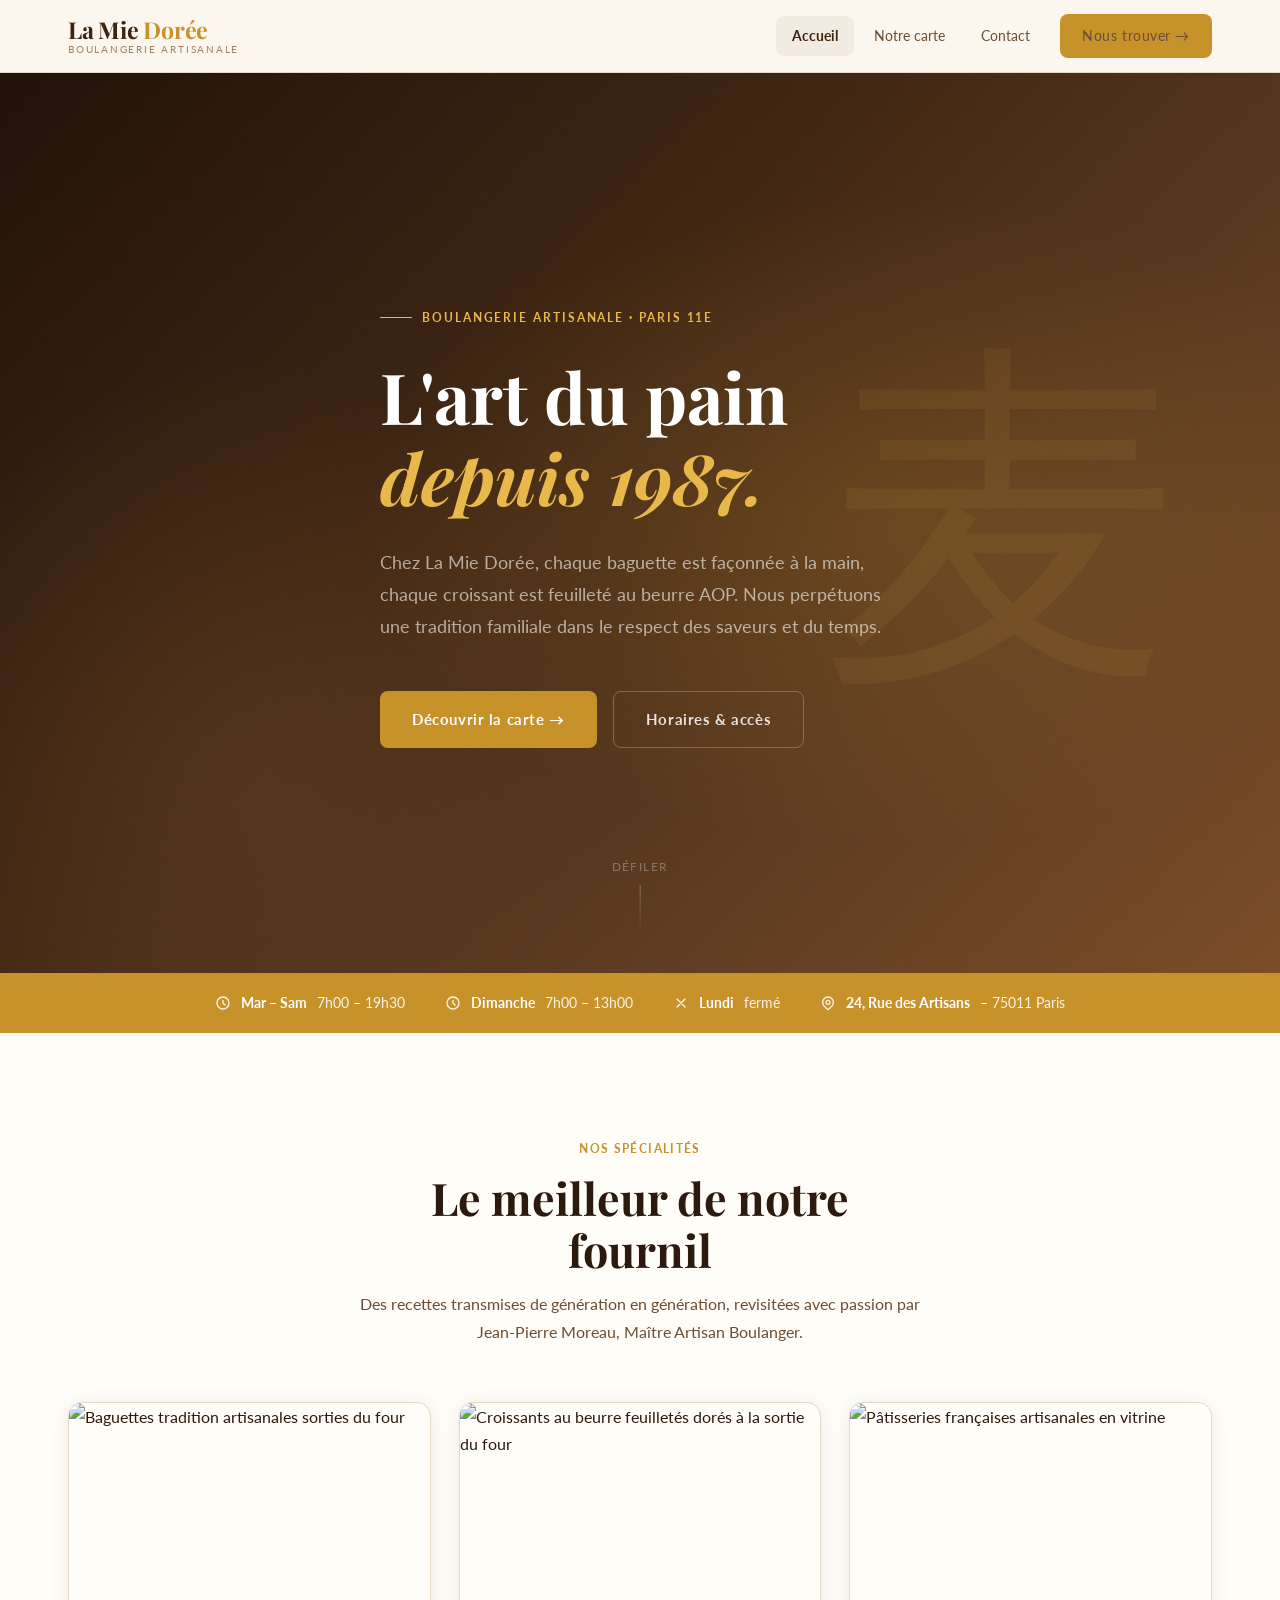
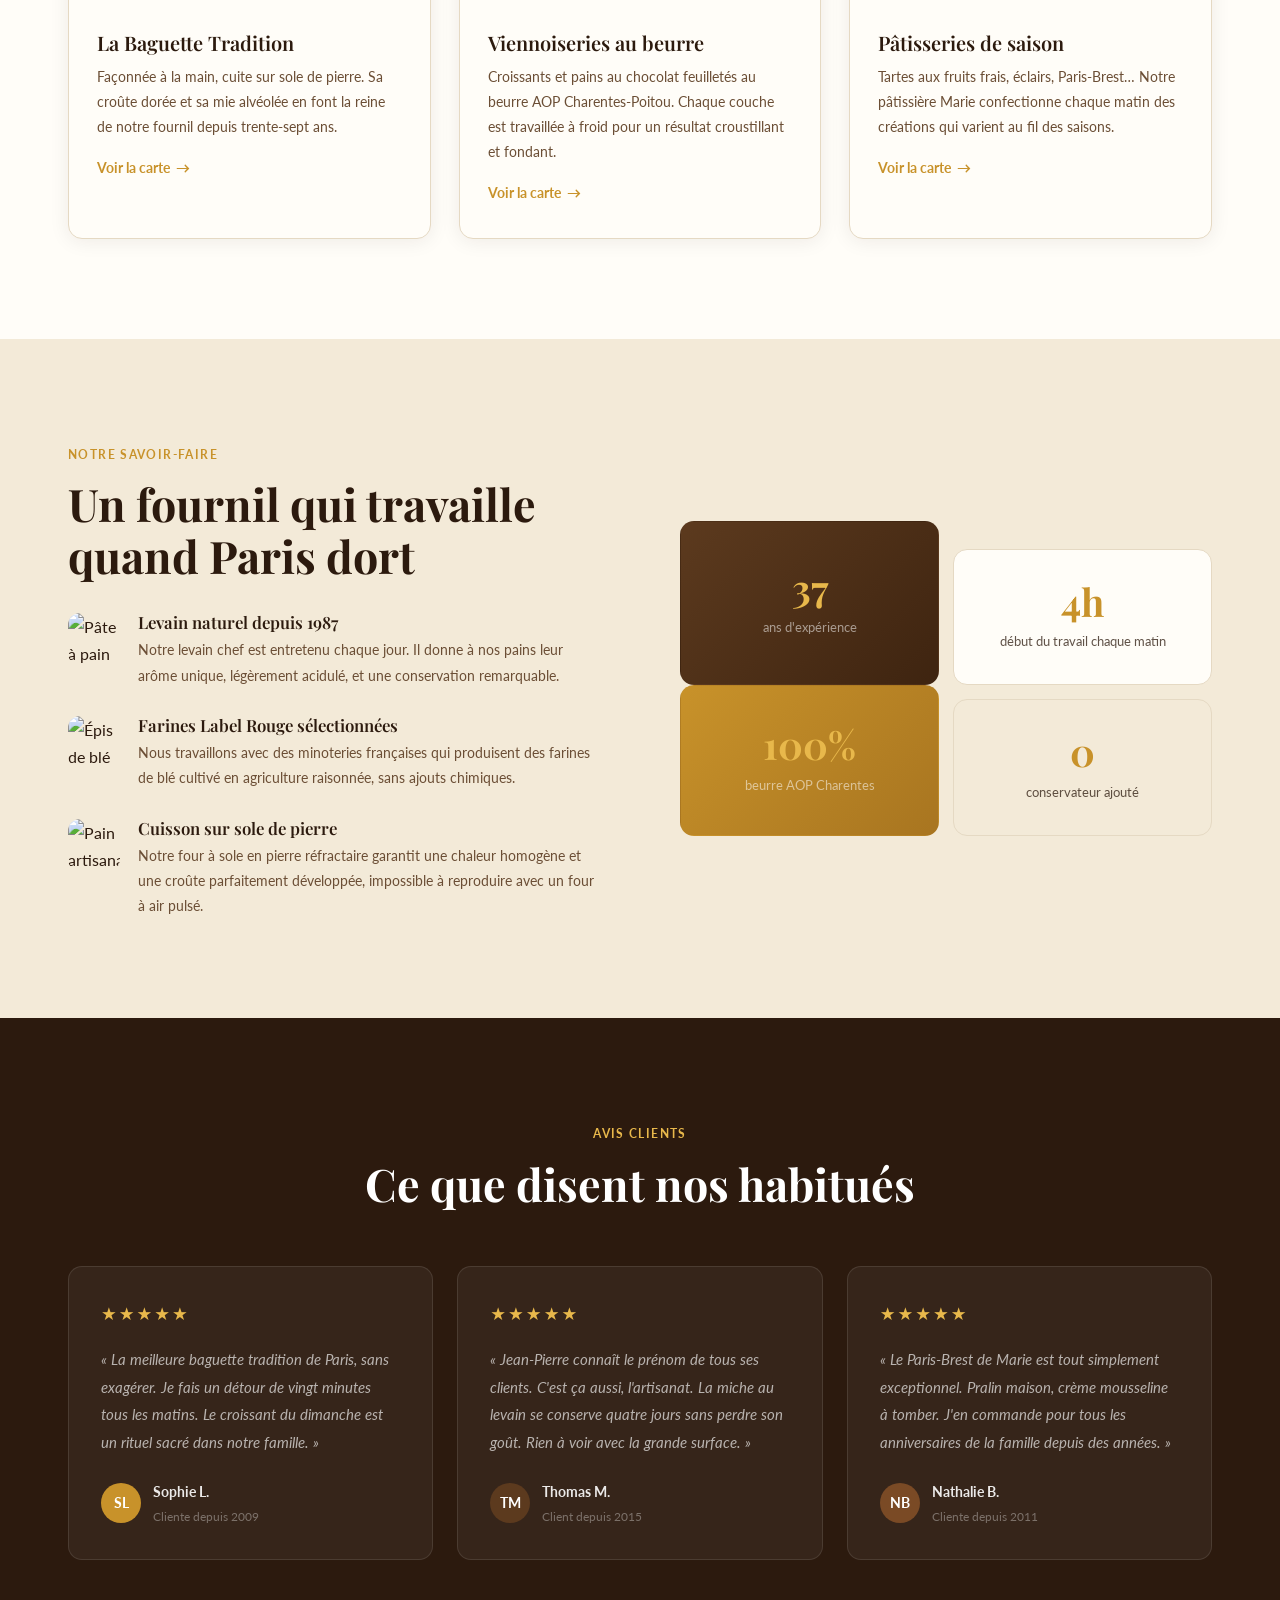
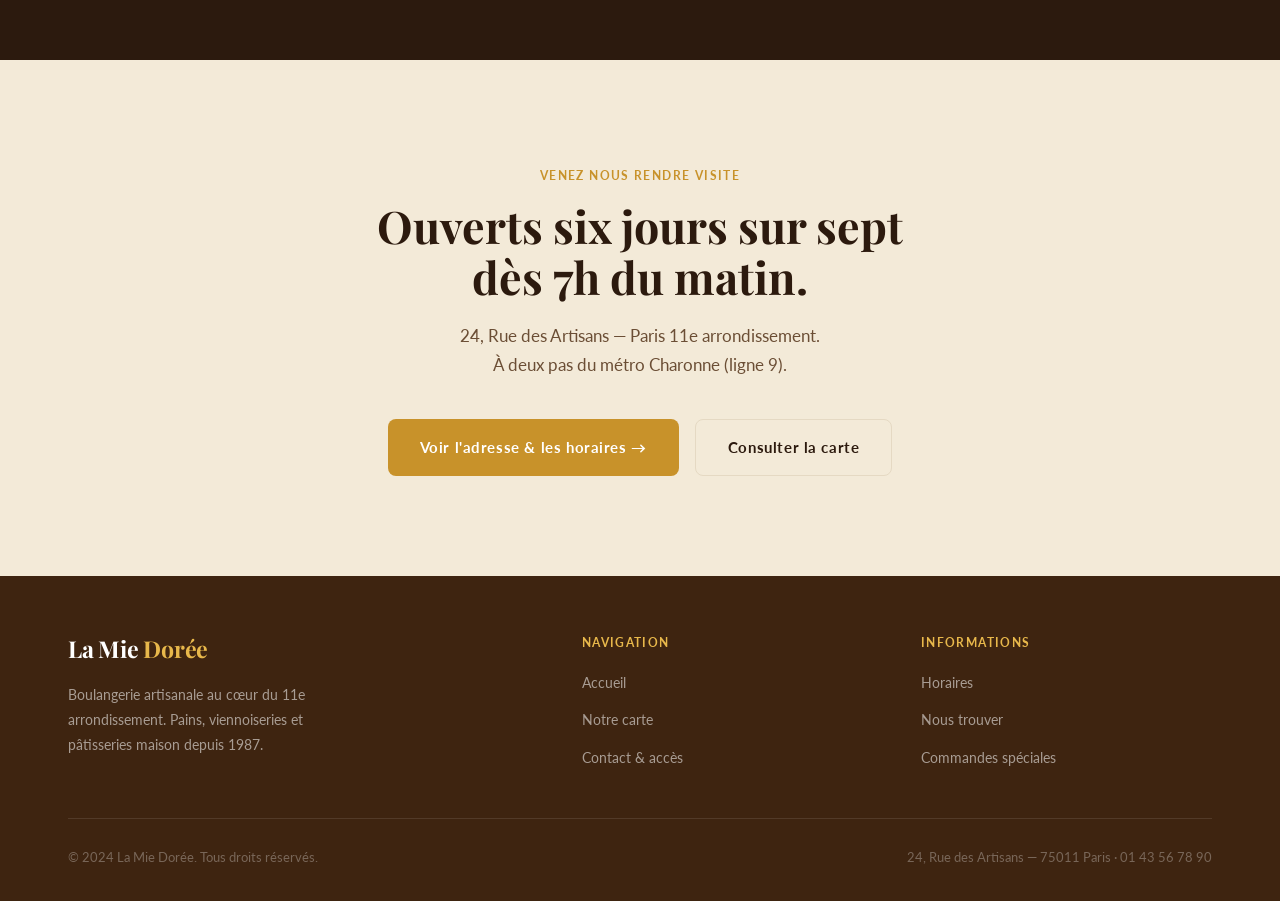
==== index.html @ 8d6b18f6 "Premier commit — La Mie Dorée" ====
<!DOCTYPE html>
<html lang="fr">
<head>
  <meta charset="UTF-8" />
  <meta name="viewport" content="width=device-width, initial-scale=1.0" />
  <title>La Mie Dorée — Boulangerie artisanale à Paris</title>
  <meta name="description" content="Boulangerie artisanale au cœur du 11e arrondissement. Baguettes tradition, viennoiseries au beurre et pâtisseries maison depuis 1987." />
  <link rel="stylesheet" href="style.css" />
  <style>
    /* ── HERO ────────────────────────────────────── */
    .hero {
      position: relative;
      min-height: 100vh;
      display: flex;
      align-items: center;
      overflow: hidden;
      background: var(--brown-dk);
    }

    /* Fond dégradé chaud */
    .hero__bg {
      position: absolute;
      inset: 0;
      background:
        radial-gradient(ellipse 70% 60% at 70% 50%, rgba(200,146,42,0.18) 0%, transparent 60%),
        radial-gradient(ellipse 50% 80% at 20% 80%, rgba(92,58,30,0.6) 0%, transparent 60%),
        linear-gradient(135deg, #1e0f06 0%, #3e2410 40%, #5c3a1e 70%, #7a4a25 100%);
    }

    /* Texture grain */
    .hero__grain {
      position: absolute;
      inset: 0;
      opacity: 0.04;
      background-image: url("data:image/svg+xml,%3Csvg viewBox='0 0 256 256' xmlns='http://www.w3.org/2000/svg'%3E%3Cfilter id='noise'%3E%3CfeTurbulence type='fractalNoise' baseFrequency='0.9' numOctaves='4' stitchTiles='stitch'/%3E%3C/filter%3E%3Crect width='100%25' height='100%25' filter='url(%23noise)' opacity='1'/%3E%3C/svg%3E");
      background-size: 200px 200px;
    }

    /* Motif de blé décoratif */
    .hero__deco {
      position: absolute;
      right: 8%;
      top: 50%;
      transform: translateY(-50%);
      opacity: 0.07;
      font-size: 28vw;
      line-height: 1;
      color: var(--gold);
      user-select: none;
      pointer-events: none;
      font-family: serif;
    }

    .hero__content {
      position: relative;
      z-index: 2;
      max-width: 680px;
    }

    .hero__eyebrow {
      display: inline-flex;
      align-items: center;
      gap: 10px;
      font-size: 0.75rem;
      font-weight: 700;
      letter-spacing: 0.16em;
      text-transform: uppercase;
      color: var(--gold);
      margin-bottom: 28px;
    }
    .hero__eyebrow::before {
      content: '';
      display: block;
      width: 32px;
      height: 1px;
      background: var(--gold);
    }

    .hero__title {
      color: #fff;
      margin-bottom: 28px;
      font-size: clamp(2.8rem, 6vw, 4.4rem);
    }
    .hero__title em {
      font-style: italic;
      color: var(--gold);
    }

    .hero__sub {
      color: rgba(255,255,255,0.6);
      font-size: 1.12rem;
      line-height: 1.8;
      margin-bottom: 48px;
      max-width: 520px;
    }

    .hero__cta {
      display: flex;
      gap: 16px;
      flex-wrap: wrap;
    }

    .hero__scroll {
      position: absolute;
      bottom: 40px;
      left: 50%;
      transform: translateX(-50%);
      display: flex;
      flex-direction: column;
      align-items: center;
      gap: 8px;
      color: rgba(255,255,255,0.3);
      font-size: 0.72rem;
      letter-spacing: 0.12em;
      text-transform: uppercase;
      z-index: 2;
    }
    .hero__scroll::after {
      content: '';
      width: 1px;
      height: 48px;
      background: linear-gradient(to bottom, rgba(255,255,255,0.3), transparent);
      animation: scrollLine 1.8s ease-in-out infinite;
    }
    @keyframes scrollLine {
      0%   { opacity: 1; transform: scaleY(1) translateY(0); }
      100% { opacity: 0; transform: scaleY(0.5) translateY(20px); }
    }

    /* ── SPÉCIALITÉS ────────────────────────────── */
    .spec__grid {
      display: grid;
      grid-template-columns: repeat(3, 1fr);
      gap: 28px;
      margin-top: 56px;
    }

    .spec-card {
      background: var(--cream);
      border-radius: var(--radius);
      overflow: hidden;
      border: 1px solid var(--border);
      box-shadow: var(--shadow);
      transition: box-shadow var(--transition), transform var(--transition);
    }
    .spec-card:hover {
      box-shadow: var(--shadow-lg);
      transform: translateY(-5px);
    }

    .spec-card__visual {
      height: 200px;
      overflow: hidden;
    }
    .spec-card__visual img {
      width: 100%;
      height: 100%;
      object-fit: cover;
      display: block;
      transition: transform 0.55s cubic-bezier(0.22, 1, 0.36, 1);
    }
    .spec-card:hover .spec-card__visual img {
      transform: scale(1.05);
    }

    .spec-card__body { padding: 28px 28px 32px; }
    .spec-card__body h3 { margin-bottom: 10px; font-size: 1.25rem; }
    .spec-card__body p  { font-size: 0.9rem; }
    .spec-card__link {
      display: inline-flex;
      align-items: center;
      gap: 6px;
      margin-top: 18px;
      font-size: 0.85rem;
      font-weight: 700;
      color: var(--accent);
      transition: gap var(--transition);
    }
    .spec-card__link:hover { gap: 10px; }

    /* ── SAVOIR-FAIRE ────────────────────────────── */
    .savoir-grid {
      display: grid;
      grid-template-columns: 1fr 1fr;
      gap: 80px;
      align-items: center;
    }

    .savoir__visual {
      display: grid;
      grid-template-columns: 1fr 1fr;
      gap: 14px;
    }
    .savoir__tile {
      border-radius: var(--radius);
      display: flex;
      flex-direction: column;
      align-items: center;
      justify-content: center;
      padding: 32px 20px;
      gap: 10px;
      text-align: center;
      border: 1px solid var(--border);
    }
    .savoir__tile:nth-child(2) { margin-top: 28px; }
    .savoir__tile:nth-child(3) { margin-top: -14px; }

    .savoir__tile--1 { background: linear-gradient(135deg, #5C3A1E, #3E2410); color: #fff; border-color: transparent; }
    .savoir__tile--2 { background: var(--cream); }
    .savoir__tile--3 { background: linear-gradient(135deg, var(--accent), var(--accent-dk)); color: #fff; border-color: transparent; }
    .savoir__tile--4 { background: var(--bg-alt); }

    .savoir__tile-num {
      font-family: var(--font-title);
      font-size: 2.4rem;
      font-weight: 700;
      line-height: 1;
    }
    .savoir__tile--1 .savoir__tile-num,
    .savoir__tile--3 .savoir__tile-num { color: var(--gold); }
    .savoir__tile--2 .savoir__tile-num,
    .savoir__tile--4 .savoir__tile-num { color: var(--accent); }

    .savoir__tile-label {
      font-size: 0.82rem;
      font-weight: 400;
      opacity: 0.75;
    }
    .savoir__tile--1 .savoir__tile-label,
    .savoir__tile--3 .savoir__tile-label { color: rgba(255,255,255,0.7); }

    .savoir__list {
      display: flex;
      flex-direction: column;
      gap: 28px;
      margin-top: 32px;
    }
    .savoir__item {
      display: flex;
      gap: 18px;
    }
    .savoir__icon {
      width: 52px;
      height: 52px;
      border-radius: 12px;
      overflow: hidden;
      flex-shrink: 0;
    }
    .savoir__icon img {
      width: 100%;
      height: 100%;
      object-fit: cover;
      display: block;
    }
    .savoir__item-text h4 {
      font-family: var(--font-title);
      font-size: 1.05rem;
      font-weight: 600;
      margin-bottom: 5px;
    }
    .savoir__item-text p { font-size: 0.9rem; }

    /* ── AVIS CLIENTS ─────────────────────────────── */
    .avis__grid {
      display: grid;
      grid-template-columns: repeat(3, 1fr);
      gap: 24px;
      margin-top: 56px;
    }
    .avis-card {
      background: rgba(255,255,255,0.05);
      border-radius: var(--radius);
      padding: 32px;
      border: 1px solid rgba(255,255,255,0.1);
    }
    .avis-card__stars {
      color: var(--gold);
      font-size: 1.1rem;
      letter-spacing: 2px;
      margin-bottom: 18px;
    }
    .avis-card__text {
      font-size: 0.95rem;
      font-style: italic;
      line-height: 1.8;
      color: rgba(255,255,255,0.7);
      margin-bottom: 24px;
    }
    .avis-card__author {
      display: flex;
      align-items: center;
      gap: 12px;
    }
    .avis-card__avatar {
      width: 40px;
      height: 40px;
      border-radius: 50%;
      display: flex;
      align-items: center;
      justify-content: center;
      font-weight: 700;
      font-size: 0.85rem;
      color: #fff;
      flex-shrink: 0;
    }
    .avis-card__name {
      font-weight: 700;
      font-size: 0.88rem;
      color: rgba(255,255,255,0.9);
    }
    .avis-card__since {
      font-size: 0.78rem;
      color: rgba(255,255,255,0.35);
      margin-top: 2px;
    }

    /* ── CTA FINAL ────────────────────────────────── */
    .cta-section {
      text-align: center;
      padding: 100px 0;
      background: var(--bg-alt);
    }
    .cta-section h2 { margin-bottom: 18px; }
    .cta-section p  { max-width: 500px; margin: 0 auto 40px; font-size: 1.05rem; }
    .cta-section__btns {
      display: flex;
      gap: 16px;
      justify-content: center;
      flex-wrap: wrap;
    }

    /* ── HORAIRES RAPIDES ──────────────────────────── */
    .horaires-band {
      background: var(--accent);
      padding: 18px 0;
    }
    .horaires-band__inner {
      display: flex;
      align-items: center;
      justify-content: center;
      gap: 40px;
      flex-wrap: wrap;
    }
    .horaires-band__item {
      display: flex;
      align-items: center;
      gap: 10px;
      font-size: 0.88rem;
      font-weight: 400;
      color: rgba(255,255,255,0.9);
    }
    .horaires-band__item strong {
      color: #fff;
      font-weight: 700;
    }

    /* Responsive */
    @media (max-width: 900px) {
      .spec__grid  { grid-template-columns: 1fr; }
      .avis__grid  { grid-template-columns: 1fr; }
      .savoir-grid { grid-template-columns: 1fr; }
      .savoir__visual { display: none; }
    }
    @media (max-width: 640px) {
      .horaires-band__inner { gap: 20px; }
    }
  </style>
</head>
<body>

  <!-- NAV -->
  <nav class="nav">
    <div class="container">
      <div class="nav__inner">
        <a href="index.html" class="nav__logo">
          La Mie <span>Dorée</span>
          <small>Boulangerie artisanale</small>
        </a>
        <div class="nav__links" id="navLinks">
          <a href="index.html" class="active">Accueil</a>
          <a href="menu.html">Notre carte</a>
          <a href="contact.html">Contact</a>
          <a href="nous-trouver.html" class="btn btn--primary">Nous trouver →</a>
        </div>
        <button class="nav__hamburger" id="hamburger" aria-label="Menu" aria-expanded="false">
          <span></span><span></span><span></span>
        </button>
      </div>
      <div class="nav__mobile" id="mobileMenu">
        <a href="index.html">Accueil</a>
        <a href="menu.html">Notre carte</a>
        <a href="contact.html">Contact</a>
        <a href="nous-trouver.html" class="btn btn--primary">Nous trouver →</a>
      </div>
    </div>
  </nav>

  <!-- HERO -->
  <section class="hero">
    <div class="hero__bg"></div>
    <div class="hero__grain"></div>
    <div class="hero__deco">麦</div>
    <div class="container">
      <div class="hero__content fade-up">
        <div class="hero__eyebrow">Boulangerie artisanale · Paris 11e</div>
        <h1 class="hero__title">L'art du pain<br><em>depuis 1987.</em></h1>
        <p class="hero__sub">
          Chez La Mie Dorée, chaque baguette est façonnée à la main, chaque croissant est feuilleté au beurre AOP.
          Nous perpétuons une tradition familiale dans le respect des saveurs et du temps.
        </p>
        <div class="hero__cta">
          <a href="menu.html" class="btn btn--primary">Découvrir la carte →</a>
          <a href="contact.html" class="btn btn--ghost-light">Horaires & accès</a>
        </div>
      </div>
    </div>
    <div class="hero__scroll">Défiler</div>
  </section>

  <!-- BANDEAU HORAIRES -->
  <div class="horaires-band">
    <div class="container">
      <div class="horaires-band__inner">
        <div class="horaires-band__item">
          <svg width="16" height="16" fill="none" stroke="currentColor" viewBox="0 0 24 24"><path stroke-linecap="round" stroke-linejoin="round" stroke-width="2" d="M12 8v4l3 3m6-3a9 9 0 11-18 0 9 9 0 0118 0z"/></svg>
          <strong>Mar – Sam</strong> 7h00 – 19h30
        </div>
        <div class="horaires-band__item">
          <svg width="16" height="16" fill="none" stroke="currentColor" viewBox="0 0 24 24"><path stroke-linecap="round" stroke-linejoin="round" stroke-width="2" d="M12 8v4l3 3m6-3a9 9 0 11-18 0 9 9 0 0118 0z"/></svg>
          <strong>Dimanche</strong> 7h00 – 13h00
        </div>
        <div class="horaires-band__item">
          <svg width="16" height="16" fill="none" stroke="currentColor" viewBox="0 0 24 24"><path stroke-linecap="round" stroke-linejoin="round" stroke-width="2" d="M6 18L18 6M6 6l12 12"/></svg>
          <strong>Lundi</strong> fermé
        </div>
        <div class="horaires-band__item">
          <svg width="16" height="16" fill="none" stroke="currentColor" viewBox="0 0 24 24"><path stroke-linecap="round" stroke-linejoin="round" stroke-width="2" d="M17.657 16.657L13.414 20.9a1.998 1.998 0 01-2.827 0l-4.244-4.243a8 8 0 1111.314 0z"/><path stroke-linecap="round" stroke-linejoin="round" stroke-width="2" d="M15 11a3 3 0 11-6 0 3 3 0 016 0z"/></svg>
          <strong>24, Rue des Artisans</strong> – 75011 Paris
        </div>
      </div>
    </div>
  </div>

  <!-- SPÉCIALITÉS -->
  <section class="section section--cream">
    <div class="container">
      <div class="fade-up" style="text-align:center;max-width:560px;margin:0 auto">
        <span class="tag">Nos spécialités</span>
        <h2>Le meilleur de notre fournil</h2>
        <p style="margin-top:14px">Des recettes transmises de génération en génération, revisitées avec passion par Jean-Pierre Moreau, Maître Artisan Boulanger.</p>
      </div>
      <div class="spec__grid">
        <div class="spec-card fade-up fade-up--delay-1">
          <div class="spec-card__visual">
            <img src="https://images.unsplash.com/photo-1603431777007-61e7f0ab1ccb?w=800&q=80" alt="Baguettes tradition artisanales sorties du four" />
          </div>
          <div class="spec-card__body">
            <h3>La Baguette Tradition</h3>
            <p>Façonnée à la main, cuite sur sole de pierre. Sa croûte dorée et sa mie alvéolée en font la reine de notre fournil depuis trente-sept ans.</p>
            <a href="menu.html" class="spec-card__link">Voir la carte <span>→</span></a>
          </div>
        </div>
        <div class="spec-card fade-up fade-up--delay-2">
          <div class="spec-card__visual">
            <img src="https://images.unsplash.com/photo-1555507036-ab1f4038808a?w=800&q=80" alt="Croissants au beurre feuilletés dorés à la sortie du four" />
          </div>
          <div class="spec-card__body">
            <h3>Viennoiseries au beurre</h3>
            <p>Croissants et pains au chocolat feuilletés au beurre AOP Charentes-Poitou. Chaque couche est travaillée à froid pour un résultat croustillant et fondant.</p>
            <a href="menu.html" class="spec-card__link">Voir la carte <span>→</span></a>
          </div>
        </div>
        <div class="spec-card fade-up fade-up--delay-3">
          <div class="spec-card__visual">
            <img src="https://images.unsplash.com/photo-1551024506-0bccd828d307?w=800&q=80" alt="Pâtisseries françaises artisanales en vitrine" />
          </div>
          <div class="spec-card__body">
            <h3>Pâtisseries de saison</h3>
            <p>Tartes aux fruits frais, éclairs, Paris-Brest… Notre pâtissière Marie confectionne chaque matin des créations qui varient au fil des saisons.</p>
            <a href="menu.html" class="spec-card__link">Voir la carte <span>→</span></a>
          </div>
        </div>
      </div>
    </div>
  </section>

  <!-- SAVOIR-FAIRE -->
  <section class="section section--alt">
    <div class="container">
      <div class="savoir-grid">
        <div class="slide-left">
          <span class="tag">Notre savoir-faire</span>
          <h2>Un fournil qui travaille<br>quand Paris dort</h2>
          <div class="savoir__list">
            <div class="savoir__item">
              <div class="savoir__icon"><img src="https://images.unsplash.com/photo-1586444248902-2f64eddc13df?w=100&q=80" alt="Pâte à pain au levain naturel" /></div>
              <div class="savoir__item-text">
                <h4>Levain naturel depuis 1987</h4>
                <p>Notre levain chef est entretenu chaque jour. Il donne à nos pains leur arôme unique, légèrement acidulé, et une conservation remarquable.</p>
              </div>
            </div>
            <div class="savoir__item">
              <div class="savoir__icon"><img src="https://images.unsplash.com/photo-1574323347407-f5e1ad6d020b?w=100&q=80" alt="Épis de blé pour farine Label Rouge" /></div>
              <div class="savoir__item-text">
                <h4>Farines Label Rouge sélectionnées</h4>
                <p>Nous travaillons avec des minoteries françaises qui produisent des farines de blé cultivé en agriculture raisonnée, sans ajouts chimiques.</p>
              </div>
            </div>
            <div class="savoir__item">
              <div class="savoir__icon"><img src="https://images.unsplash.com/photo-1558618666-fcd25c85cd64?w=100&q=80" alt="Pain artisanal en cuisson dans le four à sole" /></div>
              <div class="savoir__item-text">
                <h4>Cuisson sur sole de pierre</h4>
                <p>Notre four à sole en pierre réfractaire garantit une chaleur homogène et une croûte parfaitement développée, impossible à reproduire avec un four à air pulsé.</p>
              </div>
            </div>
          </div>
        </div>
        <div class="savoir__visual slide-right">
          <div class="savoir__tile savoir__tile--1">
            <div class="savoir__tile-num">37</div>
            <div class="savoir__tile-label">ans d'expérience</div>
          </div>
          <div class="savoir__tile savoir__tile--2">
            <div class="savoir__tile-num">4h</div>
            <div class="savoir__tile-label">début du travail chaque matin</div>
          </div>
          <div class="savoir__tile savoir__tile--3">
            <div class="savoir__tile-num">100%</div>
            <div class="savoir__tile-label">beurre AOP Charentes</div>
          </div>
          <div class="savoir__tile savoir__tile--4">
            <div class="savoir__tile-num">0</div>
            <div class="savoir__tile-label">conservateur ajouté</div>
          </div>
        </div>
      </div>
    </div>
  </section>

  <!-- AVIS CLIENTS -->
  <section class="section section--dark">
    <div class="container">
      <div class="fade-up" style="text-align:center">
        <span class="tag">Avis clients</span>
        <h2>Ce que disent nos habitués</h2>
      </div>
      <div class="avis__grid">
        <div class="avis-card fade-up fade-up--delay-1">
          <div class="avis-card__stars">★★★★★</div>
          <p class="avis-card__text">« La meilleure baguette tradition de Paris, sans exagérer. Je fais un détour de vingt minutes tous les matins. Le croissant du dimanche est un rituel sacré dans notre famille. »</p>
          <div class="avis-card__author">
            <div class="avis-card__avatar" style="background:var(--accent)">SL</div>
            <div>
              <div class="avis-card__name">Sophie L.</div>
              <div class="avis-card__since">Cliente depuis 2009</div>
            </div>
          </div>
        </div>
        <div class="avis-card fade-up fade-up--delay-2">
          <div class="avis-card__stars">★★★★★</div>
          <p class="avis-card__text">« Jean-Pierre connaît le prénom de tous ses clients. C'est ça aussi, l'artisanat. La miche au levain se conserve quatre jours sans perdre son goût. Rien à voir avec la grande surface. »</p>
          <div class="avis-card__author">
            <div class="avis-card__avatar" style="background:var(--brown)">TM</div>
            <div>
              <div class="avis-card__name">Thomas M.</div>
              <div class="avis-card__since">Client depuis 2015</div>
            </div>
          </div>
        </div>
        <div class="avis-card fade-up fade-up--delay-3">
          <div class="avis-card__stars">★★★★★</div>
          <p class="avis-card__text">« Le Paris-Brest de Marie est tout simplement exceptionnel. Pralin maison, crème mousseline à tomber. J'en commande pour tous les anniversaires de la famille depuis des années. »</p>
          <div class="avis-card__author">
            <div class="avis-card__avatar" style="background:#7A4A25">NB</div>
            <div>
              <div class="avis-card__name">Nathalie B.</div>
              <div class="avis-card__since">Cliente depuis 2011</div>
            </div>
          </div>
        </div>
      </div>
    </div>
  </section>

  <!-- CTA FINAL -->
  <section class="cta-section fade-up">
    <div class="container">
      <span class="tag">Venez nous rendre visite</span>
      <h2>Ouverts six jours sur sept<br>dès 7h du matin.</h2>
      <p>24, Rue des Artisans — Paris 11e arrondissement.<br>À deux pas du métro Charonne (ligne 9).</p>
      <div class="cta-section__btns">
        <a href="contact.html" class="btn btn--primary">Voir l'adresse & les horaires →</a>
        <a href="menu.html" class="btn btn--ghost">Consulter la carte</a>
      </div>
    </div>
  </section>

  <!-- FOOTER -->
  <footer class="footer">
    <div class="container">
      <div class="footer__inner">
        <div class="footer__brand">
          <a href="index.html" class="nav__logo">La Mie <span>Dorée</span></a>
          <p>Boulangerie artisanale au cœur du 11e arrondissement. Pains, viennoiseries et pâtisseries maison depuis 1987.</p>
        </div>
        <div class="footer__col">
          <h4>Navigation</h4>
          <ul>
            <li><a href="index.html">Accueil</a></li>
            <li><a href="menu.html">Notre carte</a></li>
            <li><a href="contact.html">Contact & accès</a></li>
          </ul>
        </div>
        <div class="footer__col">
          <h4>Informations</h4>
          <ul>
            <li><a href="contact.html">Horaires</a></li>
            <li><a href="contact.html">Nous trouver</a></li>
            <li><a href="contact.html">Commandes spéciales</a></li>
          </ul>
        </div>
      </div>
      <div class="footer__bottom">
        <span>© 2024 La Mie Dorée. Tous droits réservés.</span>
        <span>24, Rue des Artisans — 75011 Paris · 01 43 56 78 90</span>
      </div>
    </div>
  </footer>

  <script src="script.js"></script>
</body>
</html>
---- style.css ----
/* =========================================
   LA MIE DORÉE — Feuille de style commune
   ========================================= */

@import url('https://fonts.googleapis.com/css2?family=Playfair+Display:ital,wght@0,400;0,600;0,700;1,400&family=Lato:wght@300;400;700&display=swap');

/* --- Variables --- */
:root {
  --bg:        #FBF7EE;
  --bg-alt:    #F3EAD8;
  --bg-dark:   #2C1A0E;
  --cream:     #FFFDF8;
  --accent:    #C8922A;
  --accent-dk: #A87520;
  --gold:      #E8B84B;
  --brown:     #5C3A1E;
  --brown-dk:  #3E2410;
  --text:      #2C1A0E;
  --text-2:    #6B4E35;
  --text-3:    #A08060;
  --border:    #E5D9C3;
  --shadow:    0 2px 20px rgba(44,26,14,0.08);
  --shadow-lg: 0 8px 48px rgba(44,26,14,0.14);
  --radius:    14px;
  --radius-sm: 8px;
  --font-title: 'Playfair Display', Georgia, serif;
  --font-body:  'Lato', system-ui, sans-serif;
  --max-w:     1200px;
  --transition: 0.24s ease;
}

/* --- Reset --- */
*, *::before, *::after { box-sizing: border-box; margin: 0; padding: 0; }
html { scroll-behavior: smooth; }
body {
  font-family: var(--font-body);
  background: var(--bg);
  color: var(--text);
  line-height: 1.7;
  -webkit-font-smoothing: antialiased;
}
img { max-width: 100%; display: block; }
a { color: inherit; text-decoration: none; }
ul { list-style: none; }
button { cursor: pointer; font-family: var(--font-body); }

/* --- Utilitaires --- */
.container {
  max-width: var(--max-w);
  margin: 0 auto;
  padding: 0 28px;
}
.section      { padding: 100px 0; }
.section--sm  { padding: 68px 0; }
.section--alt { background: var(--bg-alt); }
.section--dark {
  background: var(--bg-dark);
  color: #fff;
}
.section--cream { background: var(--cream); }

.tag {
  display: inline-block;
  font-size: 0.72rem;
  font-weight: 700;
  letter-spacing: 0.12em;
  text-transform: uppercase;
  color: var(--accent);
  margin-bottom: 14px;
}
.section--dark .tag { color: var(--gold); }

/* --- Typographie --- */
h1, h2, h3, h4 {
  font-family: var(--font-title);
  line-height: 1.15;
  color: var(--text);
}
h1 { font-size: clamp(2.6rem, 5.5vw, 4rem); font-weight: 700; }
h2 { font-size: clamp(1.9rem, 3.5vw, 2.8rem); font-weight: 700; }
h3 { font-size: 1.3rem; font-weight: 600; }
p  { color: var(--text-2); line-height: 1.75; }

.section--dark h1,
.section--dark h2,
.section--dark h3,
.section--dark h4 { color: #fff; }
.section--dark p   { color: rgba(255,255,255,0.65); }

/* --- Séparateur doré --- */
.divider {
  display: flex;
  align-items: center;
  gap: 16px;
  margin: 20px 0;
}
.divider::before,
.divider::after {
  content: '';
  flex: 1;
  height: 1px;
  background: var(--gold);
  opacity: 0.4;
}
.divider span {
  color: var(--gold);
  font-size: 1.1rem;
}

/* --- Boutons --- */
.btn {
  display: inline-flex;
  align-items: center;
  gap: 8px;
  padding: 15px 32px;
  border-radius: var(--radius-sm);
  font-size: 0.92rem;
  font-weight: 700;
  letter-spacing: 0.04em;
  border: none;
  transition: var(--transition);
  white-space: nowrap;
}
.btn--primary {
  background: var(--accent);
  color: #fff;
}
.btn--primary:hover {
  background: var(--accent-dk);
  transform: translateY(-2px);
  box-shadow: 0 8px 24px rgba(200,146,42,0.35);
}
.btn--ghost {
  background: transparent;
  color: var(--text);
  border: 1.5px solid var(--border);
}
.btn--ghost:hover {
  border-color: var(--accent);
  color: var(--accent);
}
.btn--ghost-light {
  background: transparent;
  color: rgba(255,255,255,0.85);
  border: 1.5px solid rgba(255,255,255,0.25);
}
.btn--ghost-light:hover {
  border-color: var(--gold);
  color: var(--gold);
}

/* =============================================
   NAVIGATION
   ============================================= */
.nav {
  position: sticky;
  top: 0;
  z-index: 100;
  background: rgba(251,247,238,0.96);
  backdrop-filter: blur(14px);
  border-bottom: 1px solid var(--border);
}
.nav__inner {
  display: flex;
  align-items: center;
  justify-content: space-between;
  height: 72px;
}
.nav__logo {
  font-family: var(--font-title);
  font-size: 1.45rem;
  font-weight: 700;
  color: var(--brown-dk);
  letter-spacing: -0.01em;
  line-height: 1.1;
}
.nav__logo span { color: var(--accent); }
.nav__logo small {
  display: block;
  font-family: var(--font-body);
  font-size: 0.62rem;
  font-weight: 400;
  letter-spacing: 0.18em;
  text-transform: uppercase;
  color: var(--text-3);
  margin-top: 1px;
}

.nav__links {
  display: flex;
  align-items: center;
  gap: 4px;
}
.nav__links a {
  padding: 8px 16px;
  border-radius: var(--radius-sm);
  font-size: 0.9rem;
  font-weight: 400;
  color: var(--text-2);
  transition: var(--transition);
}
.nav__links a:hover,
.nav__links a.active {
  color: var(--brown-dk);
  background: rgba(92,58,30,0.06);
}
.nav__links a.active {
  font-weight: 700;
}
.nav__links .btn--primary {
  padding: 10px 22px;
  font-size: 0.86rem;
  margin-left: 10px;
}

/* Hamburger */
.nav__hamburger {
  display: none;
  flex-direction: column;
  justify-content: center;
  gap: 5px;
  width: 36px;
  height: 36px;
  background: none;
  border: none;
  padding: 4px;
}
.nav__hamburger span {
  display: block;
  height: 2px;
  background: var(--brown-dk);
  border-radius: 2px;
  transition: var(--transition);
}
.nav__hamburger.open span:nth-child(1) { transform: translateY(7px) rotate(45deg); }
.nav__hamburger.open span:nth-child(2) { opacity: 0; }
.nav__hamburger.open span:nth-child(3) { transform: translateY(-7px) rotate(-45deg); }

/* Mobile menu */
.nav__mobile {
  display: none;
  flex-direction: column;
  gap: 4px;
  padding: 16px 24px 28px;
  border-top: 1px solid var(--border);
  background: var(--cream);
}
.nav__mobile a {
  padding: 13px 16px;
  border-radius: var(--radius-sm);
  font-weight: 400;
  color: var(--text-2);
  font-size: 1rem;
  transition: var(--transition);
}
.nav__mobile a:hover { background: rgba(92,58,30,0.05); color: var(--text); }
.nav__mobile .btn--primary {
  text-align: center;
  justify-content: center;
  margin-top: 8px;
}
.nav__mobile.open { display: flex; }

/* =============================================
   PAGE HERO (pages internes)
   ============================================= */
.page-hero {
  padding: 80px 0 64px;
  text-align: center;
  background: var(--bg-alt);
  border-bottom: 1px solid var(--border);
}
.page-hero p {
  max-width: 560px;
  margin: 18px auto 0;
  font-size: 1.1rem;
}

/* =============================================
   FOOTER
   ============================================= */
.footer {
  background: var(--brown-dk);
  color: rgba(255,255,255,0.8);
  padding: 60px 0 32px;
}
.footer__inner {
  display: grid;
  grid-template-columns: 1.6fr 1fr 1fr;
  gap: 48px;
  padding-bottom: 48px;
  border-bottom: 1px solid rgba(255,255,255,0.1);
}
.footer__brand .nav__logo { color: #fff; }
.footer__brand .nav__logo span { color: var(--gold); }
.footer__brand p {
  color: rgba(255,255,255,0.55);
  font-size: 0.9rem;
  margin-top: 16px;
  max-width: 280px;
  line-height: 1.75;
}
.footer__col h4 {
  font-family: var(--font-body);
  font-size: 0.72rem;
  font-weight: 700;
  letter-spacing: 0.12em;
  text-transform: uppercase;
  color: var(--gold);
  margin-bottom: 18px;
}
.footer__col ul li + li { margin-top: 10px; }
.footer__col ul a {
  font-size: 0.9rem;
  color: rgba(255,255,255,0.55);
  transition: var(--transition);
}
.footer__col ul a:hover { color: var(--gold); }
.footer__bottom {
  display: flex;
  align-items: center;
  justify-content: space-between;
  padding-top: 28px;
  font-size: 0.8rem;
  color: rgba(255,255,255,0.3);
}

/* =============================================
   ANIMATIONS SCROLL
   ============================================= */
.fade-up {
  opacity: 0;
  transform: translateY(32px);
  transition: opacity 0.65s cubic-bezier(0.22, 1, 0.36, 1),
              transform 0.65s cubic-bezier(0.22, 1, 0.36, 1);
}
.fade-up.visible { opacity: 1; transform: translateY(0); }
.fade-up--delay-1 { transition-delay: 0.1s; }
.fade-up--delay-2 { transition-delay: 0.2s; }
.fade-up--delay-3 { transition-delay: 0.3s; }
.fade-up--delay-4 { transition-delay: 0.4s; }

.slide-left {
  opacity: 0;
  transform: translateX(-48px);
  transition: opacity 0.7s cubic-bezier(0.22, 1, 0.36, 1),
              transform 0.7s cubic-bezier(0.22, 1, 0.36, 1);
}
.slide-right {
  opacity: 0;
  transform: translateX(48px);
  transition: opacity 0.7s cubic-bezier(0.22, 1, 0.36, 1),
              transform 0.7s cubic-bezier(0.22, 1, 0.36, 1);
  transition-delay: 0.15s;
}
.slide-left.visible,
.slide-right.visible { opacity: 1; transform: translateX(0); }

/* =============================================
   CARDS GÉNÉRIQUES
   ============================================= */
.card {
  background: var(--cream);
  border-radius: var(--radius);
  padding: 36px;
  border: 1px solid var(--border);
  transition: box-shadow var(--transition), transform var(--transition);
}
.card:hover {
  box-shadow: var(--shadow-lg);
  transform: translateY(-4px);
}

/* =============================================
   FAQ ACCORDÉON
   ============================================= */
.faq__list {
  max-width: 720px;
  margin: 56px auto 0;
}
.faq__item {
  border-bottom: 1px solid var(--border);
}
.faq__question {
  display: flex;
  align-items: center;
  justify-content: space-between;
  gap: 16px;
  padding: 22px 0;
  cursor: pointer;
  font-weight: 700;
  font-size: 0.98rem;
  color: var(--text);
  background: none;
  border: none;
  width: 100%;
  text-align: left;
  transition: color var(--transition);
  font-family: var(--font-title);
}
.faq__question:hover { color: var(--accent); }
.faq__chevron { flex-shrink: 0; transition: transform 0.28s ease; }
.faq__item.open .faq__chevron { transform: rotate(180deg); }
.faq__answer {
  overflow: hidden;
  max-height: 0;
  transition: max-height 0.38s ease;
}
.faq__item.open .faq__answer { max-height: 300px; }
.faq__answer p {
  padding-bottom: 22px;
  font-size: 0.92rem;
  line-height: 1.8;
}

/* =============================================
   RESPONSIVE
   ============================================= */
@media (max-width: 960px) {
  .footer__inner { grid-template-columns: 1fr 1fr; }
  .footer__brand { grid-column: 1 / -1; }
}

@media (max-width: 640px) {
  .section { padding: 72px 0; }
  .nav__links { display: none; }
  .nav__hamburger { display: flex; }
  .footer__inner {
    grid-template-columns: 1fr;
    gap: 36px;
  }
  .footer__bottom {
    flex-direction: column;
    gap: 8px;
    text-align: center;
  }
}
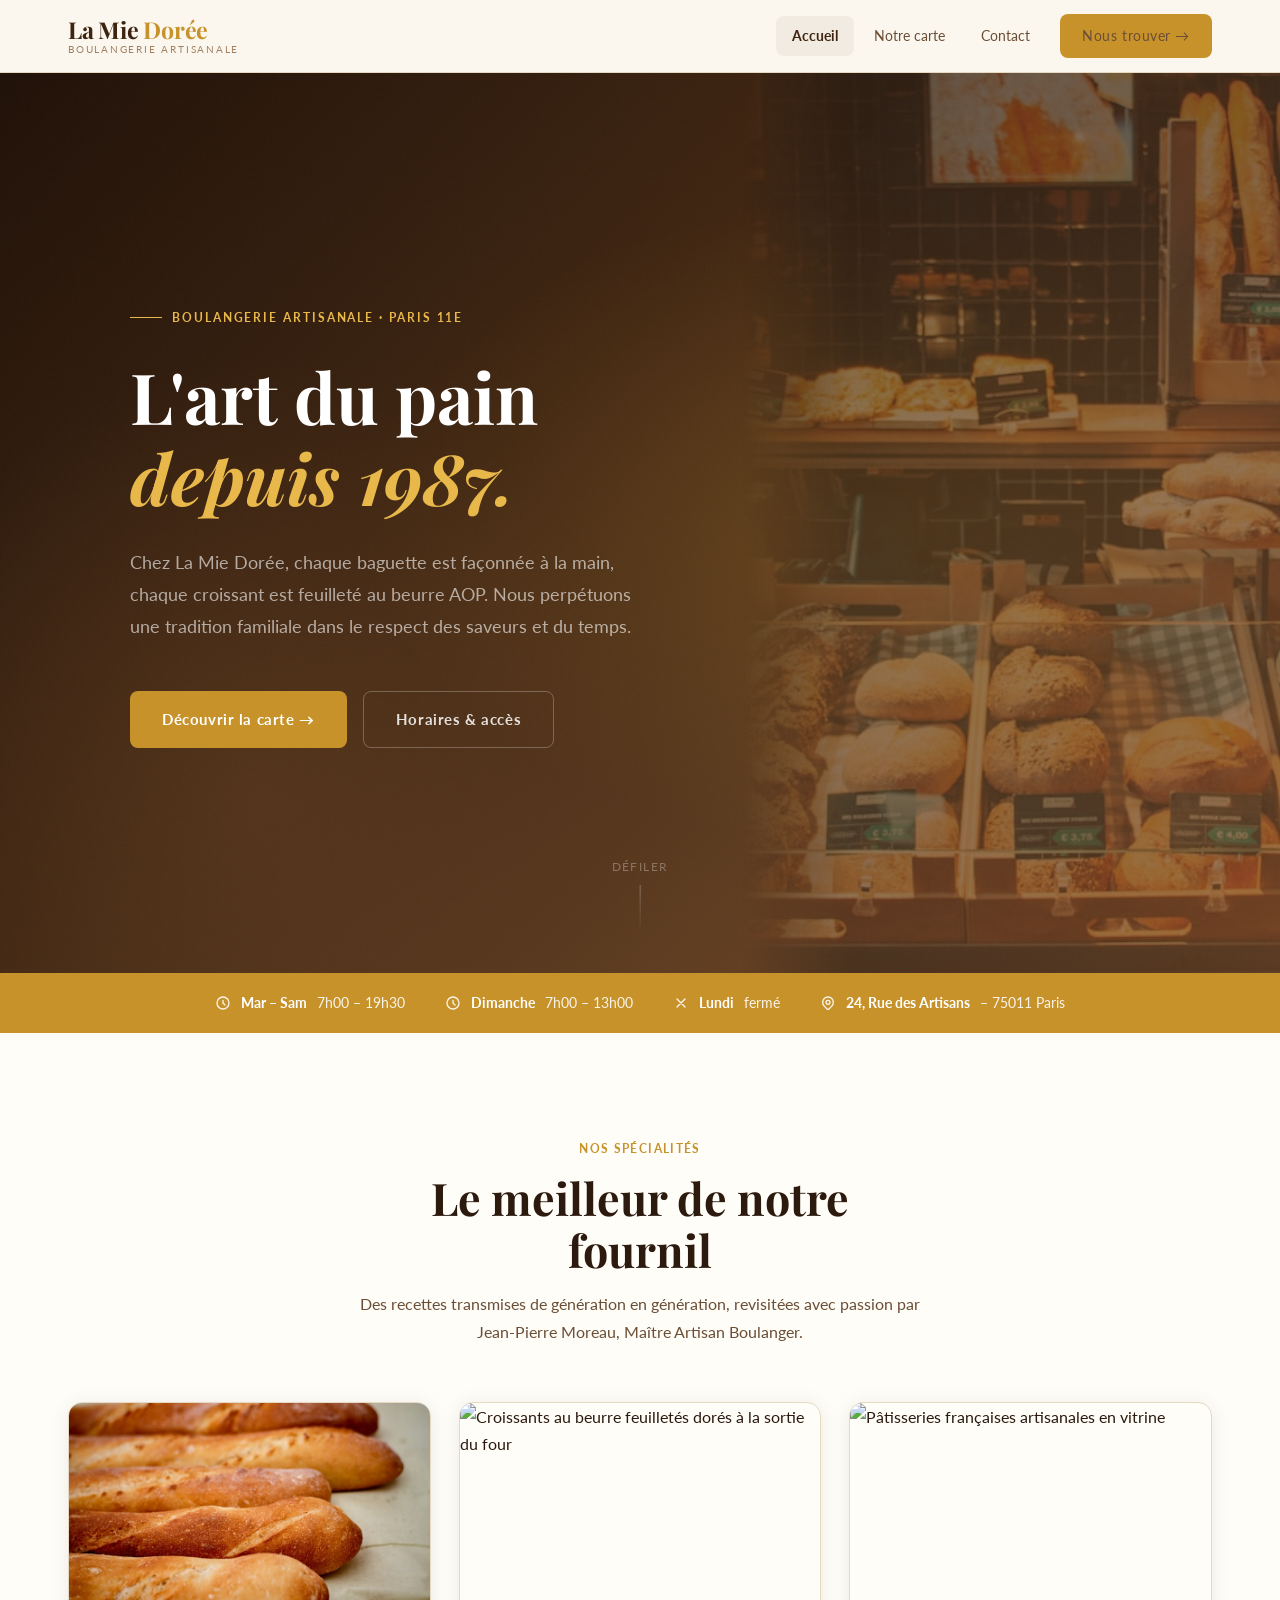
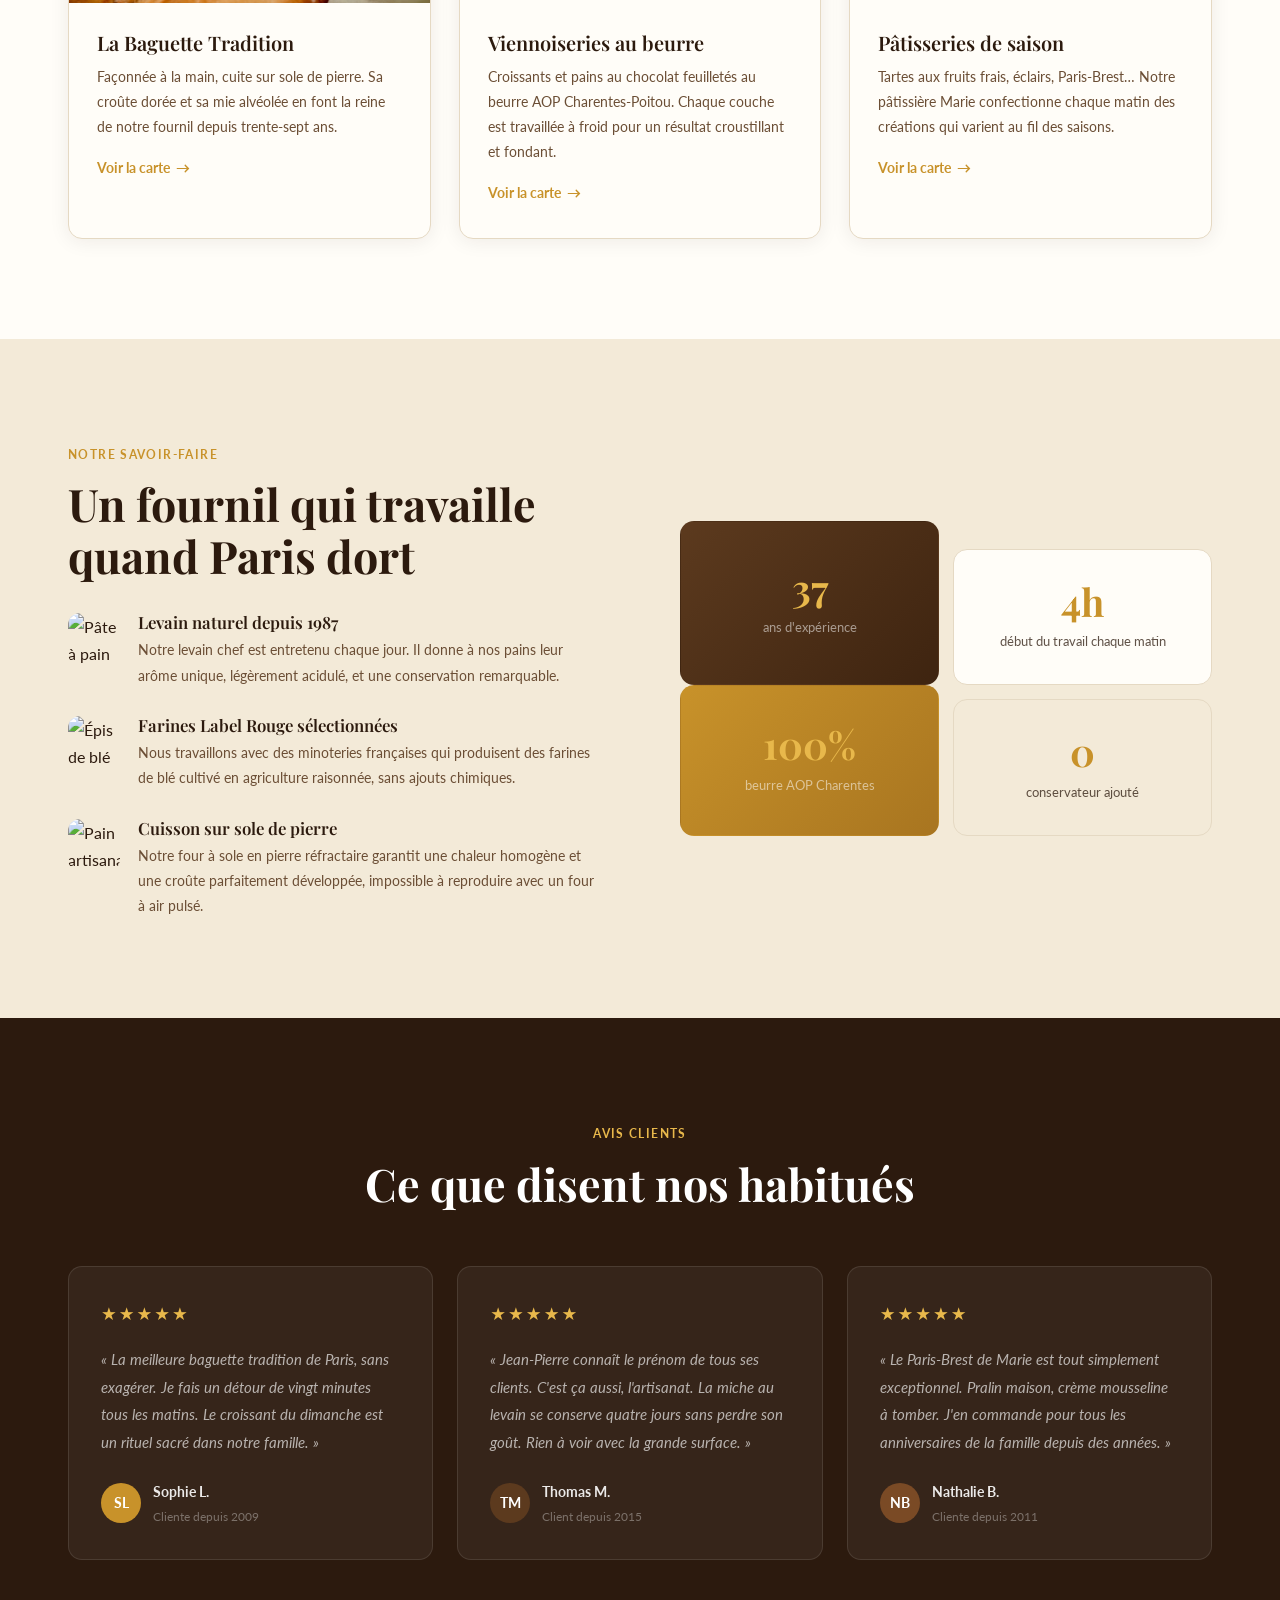
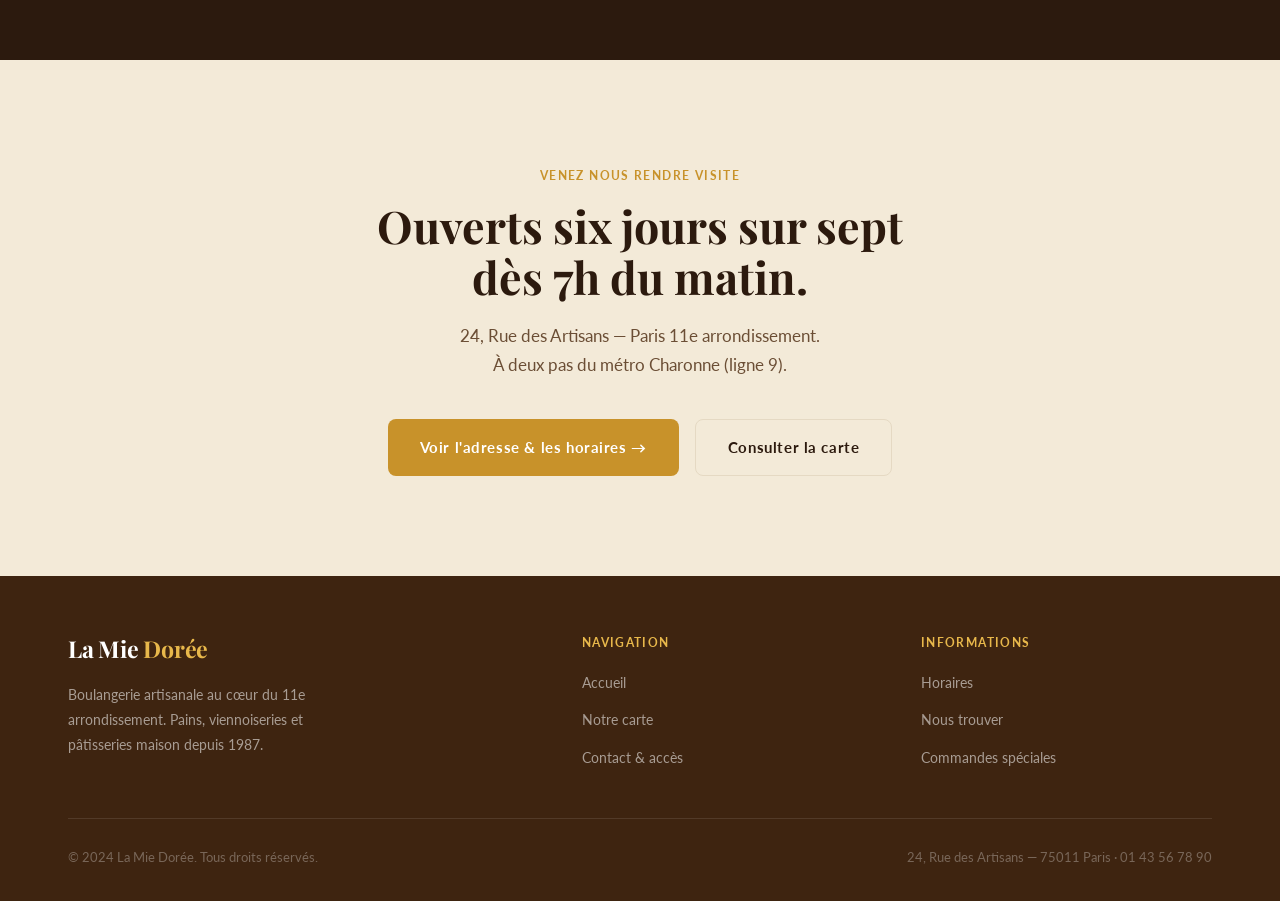
==== commit 96808ebd: "Ajout Ombrève au portfolio" ====
--- a/index.html
+++ b/index.html
@@ -36,25 +36,36 @@
       background-size: 200px 200px;
     }
 
-    /* Motif de blé décoratif */
+    /* Photo décorative hero */
     .hero__deco {
       position: absolute;
-      right: 8%;
-      top: 50%;
-      transform: translateY(-50%);
-      opacity: 0.07;
-      font-size: 28vw;
-      line-height: 1;
-      color: var(--gold);
-      user-select: none;
+      right: 0;
+      top: 0;
+      width: 42%;
+      height: 100%;
       pointer-events: none;
-      font-family: serif;
+      overflow: hidden;
+      mask-image: linear-gradient(to right, transparent 0%, black 20%);
+      -webkit-mask-image: linear-gradient(to right, transparent 0%, black 20%);
+    }
+    .hero__deco img {
+      width: 100%;
+      height: 100%;
+      object-fit: cover;
+      object-position: center;
+      opacity: 0.28;
+      display: block;
     }
 
     .hero__content {
       position: relative;
       z-index: 2;
-      max-width: 680px;
+      max-width: 600px;
+      margin-left: -500px;
+    }
+    @media (max-width: 768px) {
+      .hero__content { max-width: 100%; }
+      .hero__deco { display: none; }
     }
 
     .hero__eyebrow {
@@ -399,7 +410,7 @@
   <section class="hero">
     <div class="hero__bg"></div>
     <div class="hero__grain"></div>
-    <div class="hero__deco">麦</div>
+    <div class="hero__deco"><img src="images/hero-deco.jpg" alt="" /></div>
     <div class="container">
       <div class="hero__content fade-up">
         <div class="hero__eyebrow">Boulangerie artisanale · Paris 11e</div>
@@ -452,7 +463,7 @@
       <div class="spec__grid">
         <div class="spec-card fade-up fade-up--delay-1">
           <div class="spec-card__visual">
-            <img src="https://images.unsplash.com/photo-1603431777007-61e7f0ab1ccb?w=800&q=80" alt="Baguettes tradition artisanales sorties du four" />
+            <img src="images/baguette.jpg" alt="Baguettes tradition artisanales sorties du four" />
           </div>
           <div class="spec-card__body">
             <h3>La Baguette Tradition</h3>
